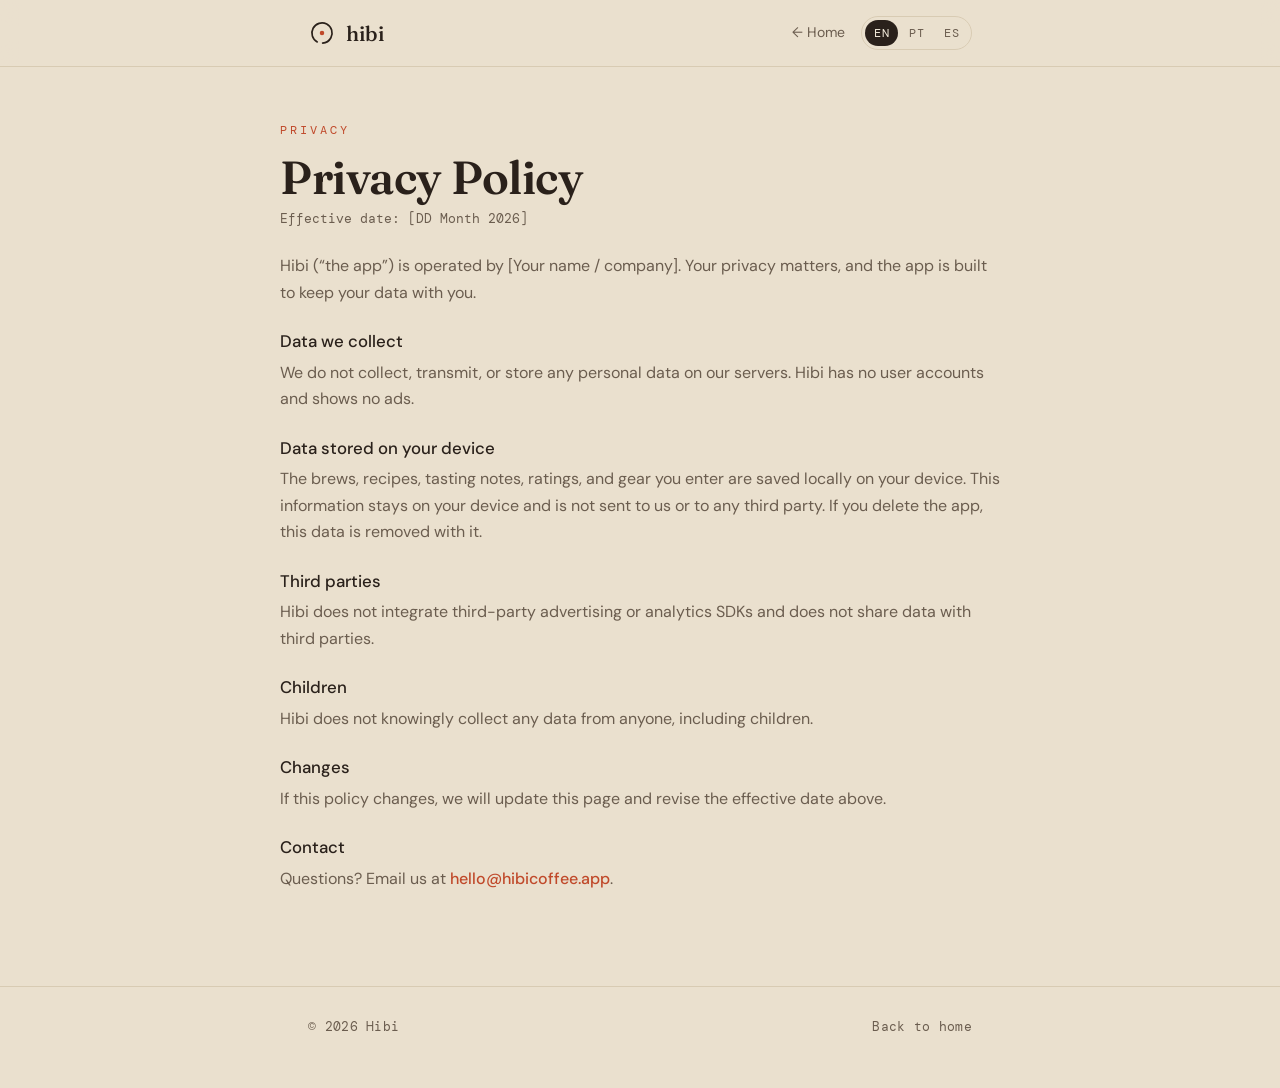
==== privacy.html @ 9bb17202 "first" ====
<!DOCTYPE html>
<html lang="en">
<head>
<meta charset="UTF-8">
<meta name="viewport" content="width=device-width, initial-scale=1.0">
<title>Hibi — Privacy Policy</title>
<meta name="description" content="Hibi privacy policy: your data stays on your device. No accounts, no ads, no tracking.">
<link rel="icon" type="image/png" href="favicon.png">
<link rel="apple-touch-icon" href="apple-touch-icon.png">
<link rel="stylesheet" href="styles.css">
</head>
<body>
<div class="topbar"><div class="topbar-in">
  <a class="brand" href="index.html">
    <svg viewBox="0 0 100 100"><circle cx="50" cy="50" r="36" fill="none" stroke="#2A211B" stroke-width="6" stroke-linecap="round" stroke-dasharray="205 226" transform="rotate(118 50 50)"/><circle cx="50" cy="50" r="8" fill="#C0492A"/></svg>
    hibi
  </a>
  <div class="bar-right">
    <a class="home" href="index.html" data-home>← Home</a>
    <div class="lang" id="lang"><button data-lang="en">EN</button><button data-lang="pt">PT</button><button data-lang="es">ES</button></div>
  </div>
</div></div>

<main class="wrap doc">

  <section class="lang-block" data-lang="en">
    <div class="eyebrow">Privacy</div>
    <h1>Privacy Policy</h1>
    <div class="meta">Effective date: [DD Month 2026]</div>
    <p>Hibi (“the app”) is operated by [Your name / company]. Your privacy matters, and the app is built to keep your data with you.</p>
    <h3>Data we collect</h3>
    <p>We do not collect, transmit, or store any personal data on our servers. Hibi has no user accounts and shows no ads.</p>
    <h3>Data stored on your device</h3>
    <p>The brews, recipes, tasting notes, ratings, and gear you enter are saved locally on your device. This information stays on your device and is not sent to us or to any third party. If you delete the app, this data is removed with it.</p>
    <h3>Third parties</h3>
    <p>Hibi does not integrate third-party advertising or analytics SDKs and does not share data with third parties.</p>
    <h3>Children</h3>
    <p>Hibi does not knowingly collect any data from anyone, including children.</p>
    <h3>Changes</h3>
    <p>If this policy changes, we will update this page and revise the effective date above.</p>
    <h3>Contact</h3>
    <p>Questions? Email us at <strong><a href="mailto:hello@hibicoffee.app">hello@hibicoffee.app</a></strong>.</p>
  </section>

  <section class="lang-block" data-lang="pt">
    <div class="eyebrow">Privacidade</div>
    <h1>Política de Privacidade</h1>
    <div class="meta">Data de vigência: [DD de mês de 2026]</div>
    <p>O Hibi (“o aplicativo”) é operado por [seu nome / empresa]. Sua privacidade é importante, e o aplicativo foi feito para manter seus dados com você.</p>
    <h3>Dados que coletamos</h3>
    <p>Não coletamos, transmitimos nem armazenamos nenhum dado pessoal em nossos servidores. O Hibi não possui contas de usuário e não exibe anúncios.</p>
    <h3>Dados armazenados no seu aparelho</h3>
    <p>Os preparos, receitas, notas de degustação, avaliações e equipamentos que você registra são salvos localmente no seu aparelho. Essas informações permanecem no seu dispositivo e não são enviadas a nós nem a terceiros. Se você excluir o aplicativo, esses dados são removidos junto.</p>
    <h3>Terceiros</h3>
    <p>O Hibi não integra SDKs de publicidade ou de análise de terceiros e não compartilha dados com terceiros.</p>
    <h3>Crianças</h3>
    <p>O Hibi não coleta intencionalmente nenhum dado de ninguém, incluindo crianças.</p>
    <h3>Alterações</h3>
    <p>Se esta política mudar, atualizaremos esta página e revisaremos a data de vigência acima.</p>
    <h3>Contato</h3>
    <p>Dúvidas? Escreva para <strong><a href="mailto:hello@hibicoffee.app">hello@hibicoffee.app</a></strong>.</p>
  </section>

  <section class="lang-block" data-lang="es">
    <div class="eyebrow">Privacidad</div>
    <h1>Política de Privacidad</h1>
    <div class="meta">Fecha de vigencia: [DD de mes de 2026]</div>
    <p>Hibi (“la aplicación”) es operada por [tu nombre / empresa]. Tu privacidad es importante, y la aplicación está hecha para mantener tus datos contigo.</p>
    <h3>Datos que recopilamos</h3>
    <p>No recopilamos, transmitimos ni almacenamos ningún dato personal en nuestros servidores. Hibi no tiene cuentas de usuario y no muestra anuncios.</p>
    <h3>Datos almacenados en tu dispositivo</h3>
    <p>Las preparaciones, recetas, notas de cata, calificaciones y equipo que registras se guardan localmente en tu dispositivo. Esta información permanece en tu dispositivo y no se envía a nosotros ni a terceros. Si eliminas la aplicación, estos datos se eliminan con ella.</p>
    <h3>Terceros</h3>
    <p>Hibi no integra SDKs de publicidad ni de analítica de terceros y no comparte datos con terceros.</p>
    <h3>Niños</h3>
    <p>Hibi no recopila intencionadamente ningún dato de nadie, incluidos los niños.</p>
    <h3>Cambios</h3>
    <p>Si esta política cambia, actualizaremos esta página y revisaremos la fecha de vigencia indicada arriba.</p>
    <h3>Contacto</h3>
    <p>¿Preguntas? Escríbenos a <strong><a href="mailto:hello@hibicoffee.app">hello@hibicoffee.app</a></strong>.</p>
  </section>

</main>

<footer><div class="foot-in">
  <span>© 2026 Hibi</span>
  <span><a href="index.html" data-back>Back to home</a></span>
</div></footer>

<script>
const labels={en:{home:"← Home",back:"Back to home"},pt:{home:"← Início",back:"Voltar ao início"},es:{home:"← Inicio",back:"Volver al inicio"}};
function setLang(l){
  document.documentElement.lang=(l==='pt'?'pt-BR':l);
  document.querySelectorAll('.lang-block').forEach(b=>b.classList.toggle('on',b.dataset.lang===l));
  document.querySelectorAll('#lang button').forEach(b=>b.classList.toggle('on',b.dataset.lang===l));
  const t=labels[l]||labels.en;
  const h=document.querySelector('[data-home]'); if(h)h.textContent=t.home;
  const bk=document.querySelector('[data-back]'); if(bk)bk.textContent=t.back;
}
const sys=(navigator.language||'en').slice(0,2).toLowerCase();
setLang(['pt','es'].includes(sys)?sys:'en');
document.querySelectorAll('#lang button').forEach(b=>b.addEventListener('click',()=>setLang(b.dataset.lang)));
</script>
</body>
</html>
---- styles.css ----
/* Hibi — shared styles for content pages (privacy, support) */
@import url('https://fonts.googleapis.com/css2?family=Fraunces:ital,opsz,wght@0,9..144,400;0,9..144,500;0,9..144,600;1,9..144,400&family=DM+Mono:wght@400;500&family=DM+Sans:wght@400;500&display=swap');
:root{
  --paper:#EAE0CE;--card:#F4ECDC;--ink:#2A211B;--ink-soft:#6B5D4F;
  --line:#D8CBB3;--ember:#C0492A;--ember-soft:#E7B7A4;--espresso:#221912;--cream:#F4ECDC;}
*{margin:0;padding:0;box-sizing:border-box;}
html{scroll-behavior:smooth;}
body{background:var(--paper);color:var(--ink);font-family:'DM Sans',sans-serif;line-height:1.65;-webkit-font-smoothing:antialiased;}
a{color:var(--ember);text-decoration:none;}
a:hover{text-decoration:underline;}
.wrap{max-width:720px;margin:0 auto;padding:0 28px;}

.topbar{position:sticky;top:0;z-index:20;background:rgba(234,224,206,.85);backdrop-filter:blur(12px);border-bottom:1px solid var(--line);}
.topbar-in{max-width:720px;margin:0 auto;padding:0 28px;height:66px;display:flex;align-items:center;justify-content:space-between;}
.brand{display:flex;align-items:center;gap:10px;font-family:'Fraunces',serif;font-size:21px;font-weight:500;color:var(--ink);}
.brand svg{width:28px;height:28px;}
.bar-right{display:flex;align-items:center;gap:16px;}
.home{font-size:14px;color:var(--ink-soft);}
.home:hover{color:var(--ink);text-decoration:none;}
.lang{display:flex;gap:2px;align-items:center;border:1px solid var(--line);border-radius:999px;padding:3px;}
.lang button{background:none;border:none;cursor:pointer;color:var(--ink-soft);padding:5px 9px;border-radius:999px;font-family:'DM Mono',monospace;font-size:12px;letter-spacing:.5px;}
.lang button.on{background:var(--ink);color:var(--cream);}

.doc{padding:54px 0 30px;}
.eyebrow{font-family:'DM Mono',monospace;font-size:12px;letter-spacing:3px;text-transform:uppercase;color:var(--ember);margin-bottom:12px;}
.doc h1{font-family:'Fraunces',serif;font-weight:600;font-size:clamp(2.1rem,5vw,2.9rem);line-height:1.06;letter-spacing:-.01em;margin-bottom:6px;}
.doc .tagline{font-family:'Fraunces',serif;font-style:italic;color:var(--ember);font-size:1.1rem;margin-bottom:30px;}
.doc h2{font-family:'Fraunces',serif;font-weight:600;font-size:1.4rem;margin:34px 0 10px;}
.doc h3{font-family:'DM Sans',sans-serif;font-weight:500;font-size:1.05rem;margin:22px 0 4px;color:var(--ink);}
.doc p{color:var(--ink-soft);margin-bottom:14px;}
.doc p strong, .doc .lead strong{color:var(--ink);font-weight:500;}
.doc .lead{font-size:1.12rem;color:var(--ink-soft);margin-bottom:24px;}
.meta{font-family:'DM Mono',monospace;font-size:13px;color:var(--ink-soft);margin-bottom:24px;}
.note{background:var(--card);border:1px solid var(--line);border-radius:16px;padding:18px 20px;font-size:.92rem;color:var(--ink-soft);margin-top:34px;}
.lang-block{display:none;}
.lang-block.on{display:block;}

footer{border-top:1px solid var(--line);margin-top:50px;}
.foot-in{max-width:720px;margin:0 auto;padding:30px 28px 50px;display:flex;justify-content:space-between;flex-wrap:wrap;gap:12px;
  font-family:'DM Mono',monospace;font-size:12.5px;letter-spacing:.3px;color:var(--ink-soft);}
.foot-in a{color:var(--ink-soft);}
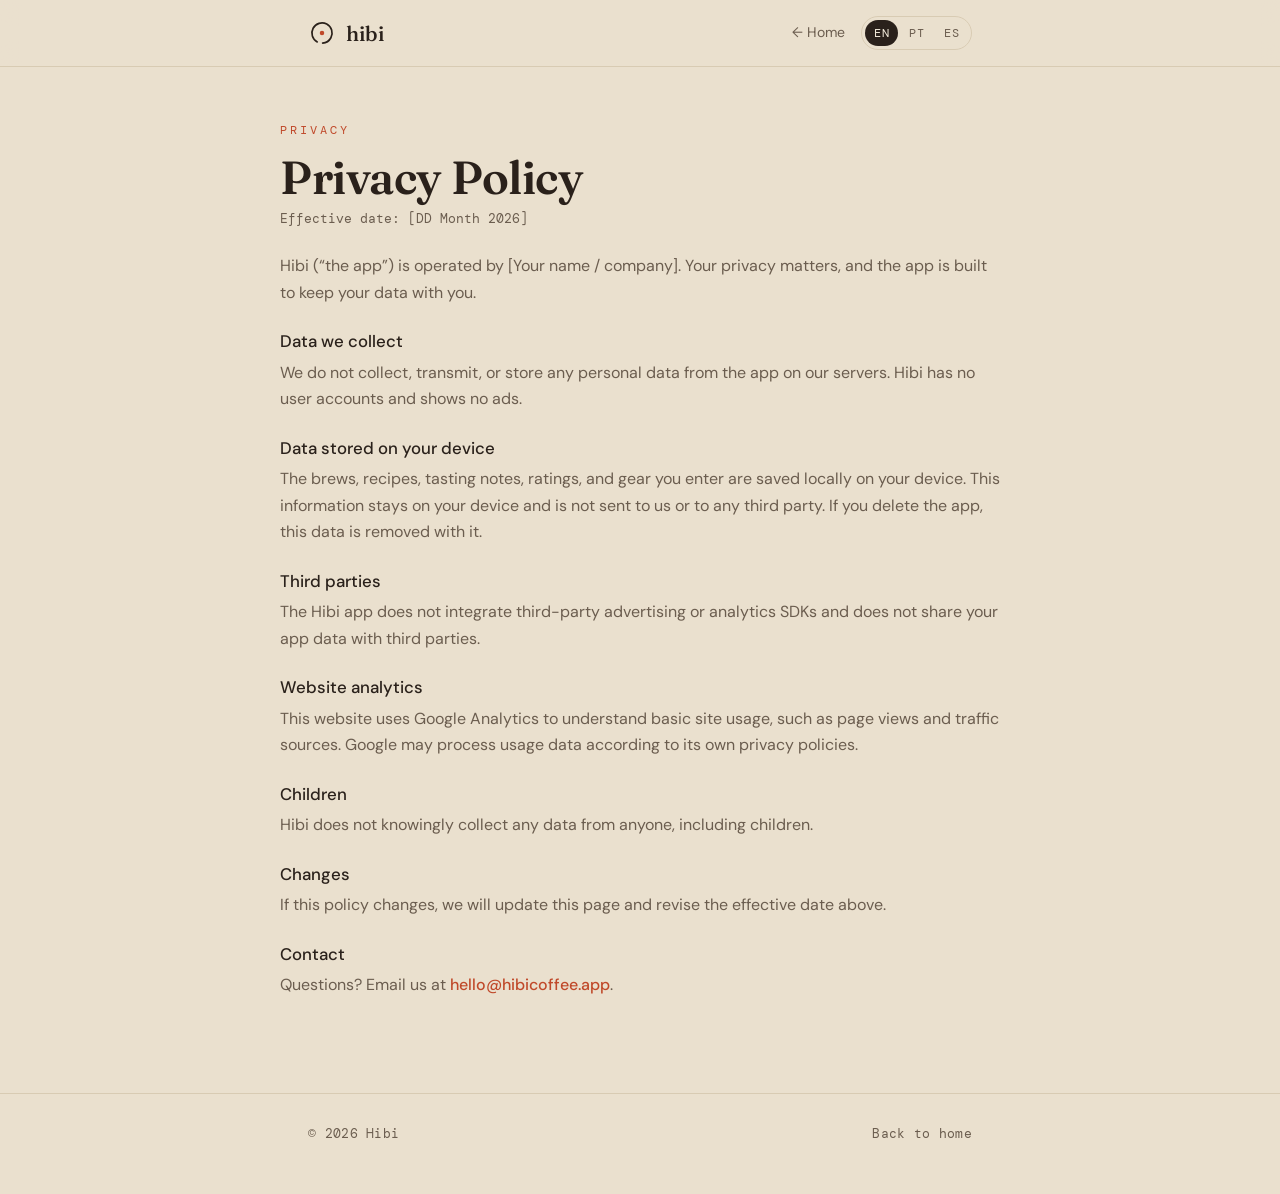
==== commit 1679650b: "add GA" ====
--- a/privacy.html
+++ b/privacy.html
@@ -4,9 +4,18 @@
 <meta charset="UTF-8">
 <meta name="viewport" content="width=device-width, initial-scale=1.0">
 <title>Hibi — Privacy Policy</title>
-<meta name="description" content="Hibi privacy policy: your data stays on your device. No accounts, no ads, no tracking.">
+<meta name="description" content="Hibi privacy policy: your app data stays on your device. No accounts, no ads.">
 <link rel="icon" type="image/png" href="favicon.png">
 <link rel="apple-touch-icon" href="apple-touch-icon.png">
+<!-- Google tag (gtag.js) -->
+<script async src="https://www.googletagmanager.com/gtag/js?id=G-5S2B1TNDSS"></script>
+<script>
+  window.dataLayer = window.dataLayer || [];
+  function gtag(){dataLayer.push(arguments);}
+  gtag('js', new Date());
+
+  gtag('config', 'G-5S2B1TNDSS');
+</script>
 <link rel="stylesheet" href="styles.css">
 </head>
 <body>
@@ -29,11 +38,13 @@
     <div class="meta">Effective date: [DD Month 2026]</div>
     <p>Hibi (“the app”) is operated by [Your name / company]. Your privacy matters, and the app is built to keep your data with you.</p>
     <h3>Data we collect</h3>
-    <p>We do not collect, transmit, or store any personal data on our servers. Hibi has no user accounts and shows no ads.</p>
+    <p>We do not collect, transmit, or store any personal data from the app on our servers. Hibi has no user accounts and shows no ads.</p>
     <h3>Data stored on your device</h3>
     <p>The brews, recipes, tasting notes, ratings, and gear you enter are saved locally on your device. This information stays on your device and is not sent to us or to any third party. If you delete the app, this data is removed with it.</p>
     <h3>Third parties</h3>
-    <p>Hibi does not integrate third-party advertising or analytics SDKs and does not share data with third parties.</p>
+    <p>The Hibi app does not integrate third-party advertising or analytics SDKs and does not share your app data with third parties.</p>
+    <h3>Website analytics</h3>
+    <p>This website uses Google Analytics to understand basic site usage, such as page views and traffic sources. Google may process usage data according to its own privacy policies.</p>
     <h3>Children</h3>
     <p>Hibi does not knowingly collect any data from anyone, including children.</p>
     <h3>Changes</h3>
@@ -48,11 +59,13 @@
     <div class="meta">Data de vigência: [DD de mês de 2026]</div>
     <p>O Hibi (“o aplicativo”) é operado por [seu nome / empresa]. Sua privacidade é importante, e o aplicativo foi feito para manter seus dados com você.</p>
     <h3>Dados que coletamos</h3>
-    <p>Não coletamos, transmitimos nem armazenamos nenhum dado pessoal em nossos servidores. O Hibi não possui contas de usuário e não exibe anúncios.</p>
+    <p>Não coletamos, transmitimos nem armazenamos nenhum dado pessoal do aplicativo em nossos servidores. O Hibi não possui contas de usuário e não exibe anúncios.</p>
     <h3>Dados armazenados no seu aparelho</h3>
     <p>Os preparos, receitas, notas de degustação, avaliações e equipamentos que você registra são salvos localmente no seu aparelho. Essas informações permanecem no seu dispositivo e não são enviadas a nós nem a terceiros. Se você excluir o aplicativo, esses dados são removidos junto.</p>
     <h3>Terceiros</h3>
-    <p>O Hibi não integra SDKs de publicidade ou de análise de terceiros e não compartilha dados com terceiros.</p>
+    <p>O aplicativo Hibi não integra SDKs de publicidade ou de análise de terceiros e não compartilha seus dados do aplicativo com terceiros.</p>
+    <h3>Análise do site</h3>
+    <p>Este site usa Google Analytics para entender o uso básico do site, como visualizações de página e origens de tráfego. O Google pode processar dados de uso de acordo com suas próprias políticas de privacidade.</p>
     <h3>Crianças</h3>
     <p>O Hibi não coleta intencionalmente nenhum dado de ninguém, incluindo crianças.</p>
     <h3>Alterações</h3>
@@ -67,11 +80,13 @@
     <div class="meta">Fecha de vigencia: [DD de mes de 2026]</div>
     <p>Hibi (“la aplicación”) es operada por [tu nombre / empresa]. Tu privacidad es importante, y la aplicación está hecha para mantener tus datos contigo.</p>
     <h3>Datos que recopilamos</h3>
-    <p>No recopilamos, transmitimos ni almacenamos ningún dato personal en nuestros servidores. Hibi no tiene cuentas de usuario y no muestra anuncios.</p>
+    <p>No recopilamos, transmitimos ni almacenamos ningún dato personal de la aplicación en nuestros servidores. Hibi no tiene cuentas de usuario y no muestra anuncios.</p>
     <h3>Datos almacenados en tu dispositivo</h3>
     <p>Las preparaciones, recetas, notas de cata, calificaciones y equipo que registras se guardan localmente en tu dispositivo. Esta información permanece en tu dispositivo y no se envía a nosotros ni a terceros. Si eliminas la aplicación, estos datos se eliminan con ella.</p>
     <h3>Terceros</h3>
-    <p>Hibi no integra SDKs de publicidad ni de analítica de terceros y no comparte datos con terceros.</p>
+    <p>La aplicación Hibi no integra SDKs de publicidad ni de analítica de terceros y no comparte tus datos de la aplicación con terceros.</p>
+    <h3>Analítica del sitio web</h3>
+    <p>Este sitio web usa Google Analytics para entender el uso básico del sitio, como vistas de página y fuentes de tráfico. Google puede procesar datos de uso de acuerdo con sus propias políticas de privacidad.</p>
     <h3>Niños</h3>
     <p>Hibi no recopila intencionadamente ningún dato de nadie, incluidos los niños.</p>
     <h3>Cambios</h3>
